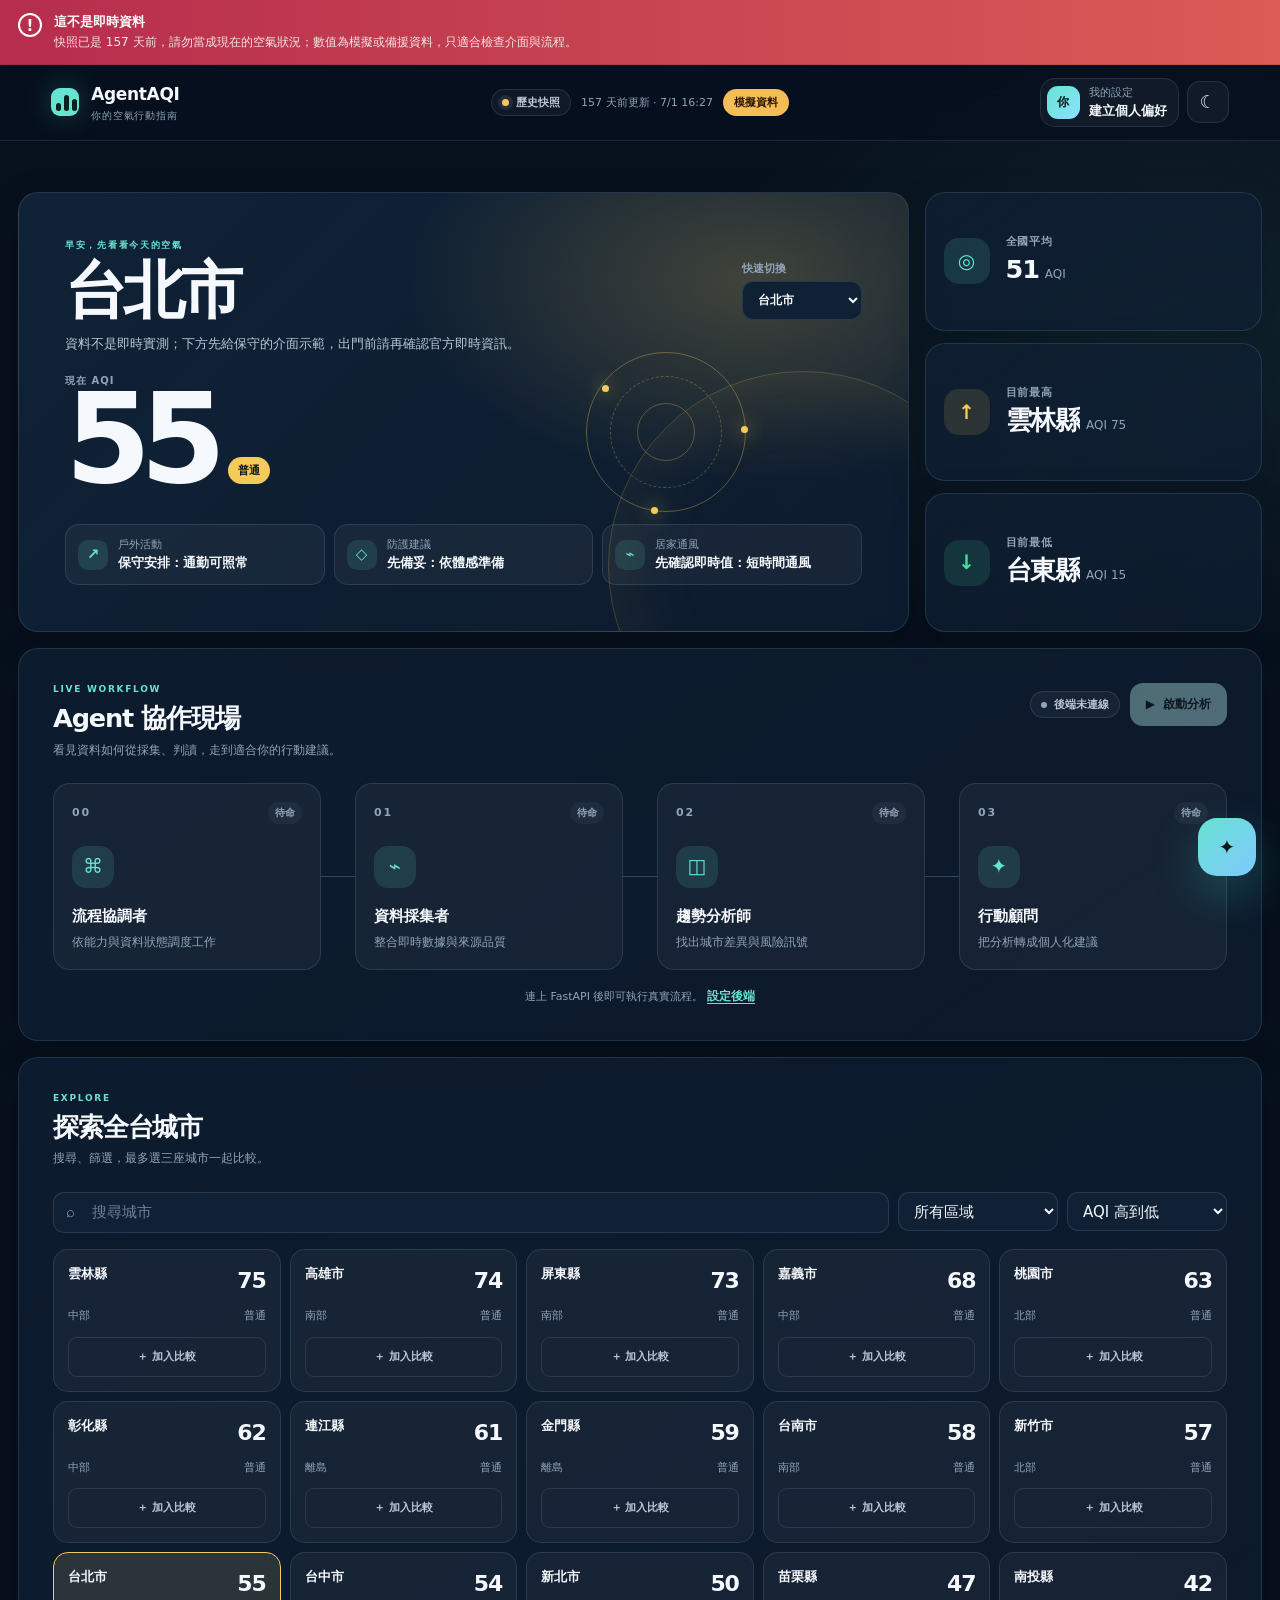
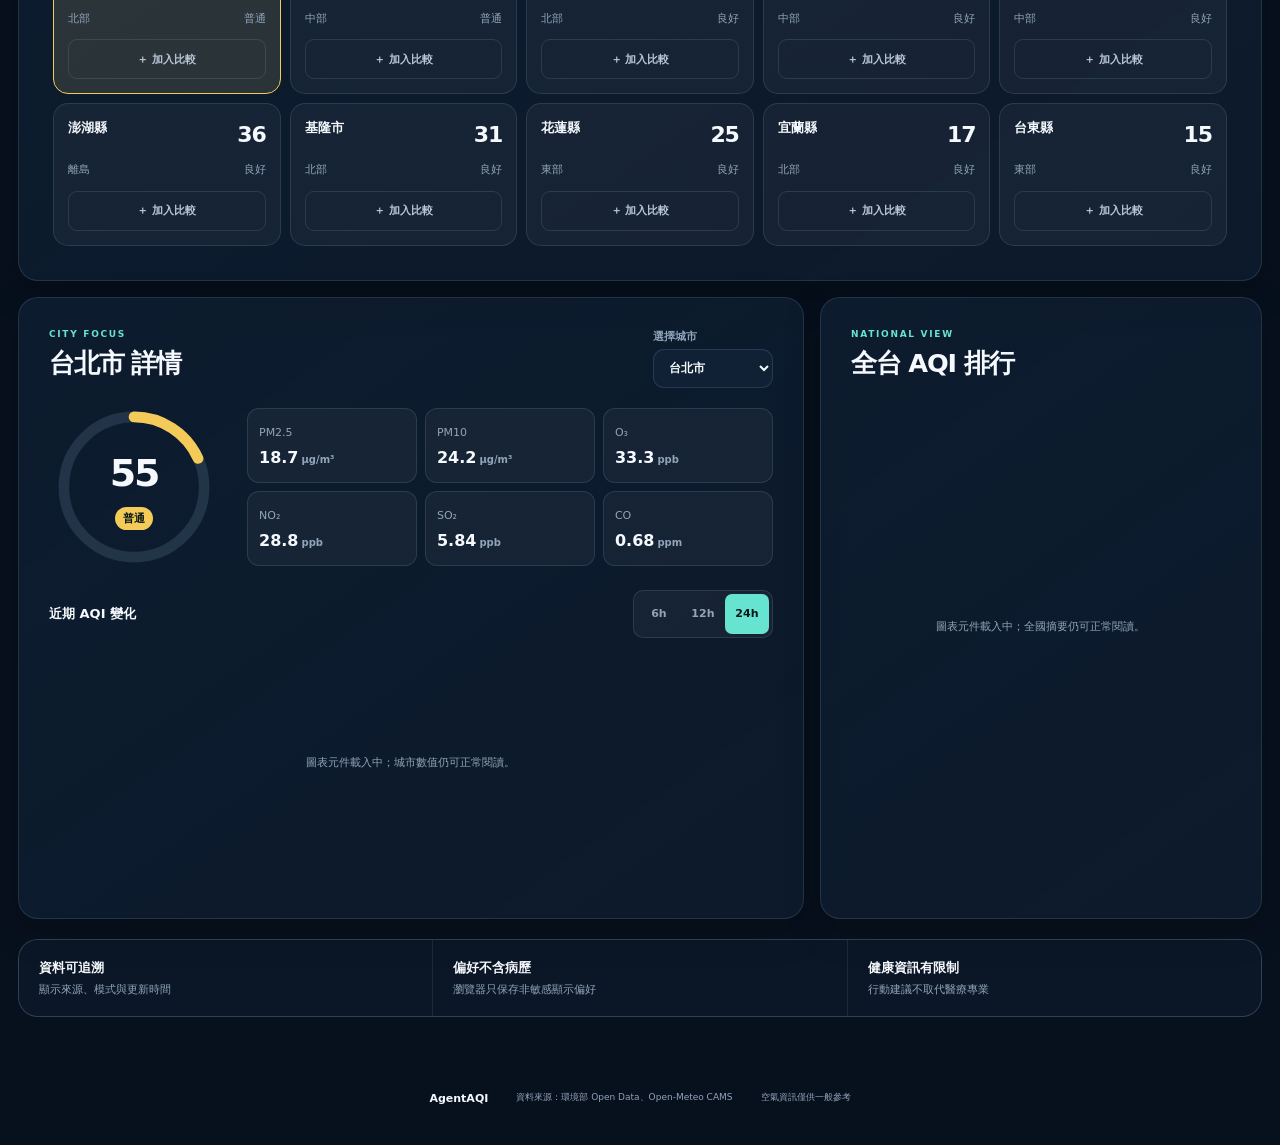
==== docs/index.html @ 1042eaea "Rework AQI app for public web deploy" ====
<!doctype html>
<html lang="zh-Hant" data-theme="dark">
<head>
  <meta charset="utf-8" />
  <meta name="viewport" content="width=device-width, initial-scale=1" />
  <meta name="theme-color" content="#08111f" />
  <meta name="description" content="依你的城市與活動需求整理台灣即時空氣品質，提供清楚、可追溯的個人行動建議。" />
  <title>AgentAQI · 你的空氣行動指南</title>
  <script>
    try {
      const savedTheme = localStorage.getItem("aqi_theme");
      if (savedTheme === "light" || savedTheme === "dark") document.documentElement.dataset.theme = savedTheme;
    } catch (_) {}
  </script>
  <script defer src="https://cdn.plot.ly/plotly-basic-2.35.2.min.js" charset="utf-8"
          onload="window.dispatchEvent(new Event('plotly-ready'))"></script>
  <link rel="stylesheet" href="./styles.css?v=5" />
</head>
<body>
  <a class="skip-link" href="#main-content">跳到主要內容</a>

  <div class="data-alert" id="data-alert" role="status" aria-live="polite" hidden>
    <span class="data-alert-icon" aria-hidden="true">!</span>
    <div>
      <strong id="data-alert-title">資料狀態提醒</strong>
      <p id="data-alert-text"></p>
    </div>
  </div>

  <header class="topbar">
    <a class="brand" href="#main-content" aria-label="AgentAQI 首頁">
      <span class="brand-mark" aria-hidden="true"><i></i><i></i><i></i></span>
      <span><b>AgentAQI</b><small>你的空氣行動指南</small></span>
    </a>
    <div class="topbar-status">
      <span class="live-pill" id="live-status"><i></i><span>資料載入中</span></span>
      <time class="freshness" id="freshness">正在確認更新時間…</time>
      <span class="mode-badge" id="mode-badge" hidden></span>
    </div>
    <div class="topbar-actions">
      <button class="ghost-button profile-button" id="settings-btn" type="button"
              aria-label="開啟個人設定" aria-controls="sidebar" aria-expanded="false">
        <span class="profile-avatar" id="profile-avatar" aria-hidden="true">你</span>
        <span class="profile-button-copy"><small>我的設定</small><b id="profile-button-name">建立個人偏好</b></span>
      </button>
      <button class="icon-button" id="theme-toggle" type="button" aria-label="切換淺色或深色主題">
        <span id="theme-icon" aria-hidden="true">☾</span><span class="sr-only" id="theme-label">深色</span>
      </button>
    </div>
  </header>

  <main id="main-content">
    <section class="hero-grid" aria-labelledby="hero-city">
      <article class="hero-card card" id="hero-card">
        <div class="hero-copy">
          <p class="eyebrow" id="greeting">嗨，先看看今天的空氣</p>
          <div class="hero-title-row">
            <div>
              <h1 id="hero-city">你的城市</h1>
              <p class="hero-summary" id="hero-summary">正在整理最重要的資訊…</p>
            </div>
            <label class="compact-field" for="home-city-select">
              <span>快速切換</span>
              <select id="home-city-select" aria-label="快速切換城市"></select>
            </label>
          </div>
          <div class="hero-reading">
            <div class="hero-aqi-block">
              <span class="hero-aqi-label">現在 AQI</span>
              <strong id="hero-aqi">—</strong>
              <span class="level-chip" id="hero-level">載入中</span>
            </div>
            <div class="hero-orbit" aria-hidden="true"><span></span><span></span><span></span></div>
          </div>
          <div class="action-plan" aria-label="你的今日行動建議">
            <article class="action-item">
              <span class="action-icon" aria-hidden="true">↗</span>
              <div><small>戶外活動</small><strong id="plan-outdoor">確認中</strong></div>
            </article>
            <article class="action-item">
              <span class="action-icon" aria-hidden="true">◇</span>
              <div><small>防護建議</small><strong id="plan-mask">確認中</strong></div>
            </article>
            <article class="action-item">
              <span class="action-icon" aria-hidden="true">⌁</span>
              <div><small>居家通風</small><strong id="plan-window">確認中</strong></div>
            </article>
          </div>
        </div>
      </article>

      <aside class="snapshot-stack" aria-label="全國空氣摘要">
        <article class="metric-card card">
          <span class="metric-icon accent" aria-hidden="true">◎</span>
          <div><small>全國平均</small><strong id="kpi-avg">—</strong><span>AQI</span></div>
        </article>
        <article class="metric-card card">
          <span class="metric-icon warn" aria-hidden="true">↑</span>
          <div><small>目前最高</small><strong id="kpi-worst">—</strong><span id="kpi-worst-foot"></span></div>
        </article>
        <article class="metric-card card">
          <span class="metric-icon good" aria-hidden="true">↓</span>
          <div><small>目前最低</small><strong id="kpi-best">—</strong><span id="kpi-best-foot"></span></div>
        </article>
      </aside>
    </section>

    <section class="card agent-section" aria-labelledby="agent-title">
      <div class="section-heading agent-heading">
        <div>
          <p class="eyebrow">LIVE WORKFLOW</p>
          <h2 id="agent-title">Agent 協作現場</h2>
          <p>看見資料如何從採集、判讀，走到適合你的行動建議。</p>
        </div>
        <div class="section-actions">
          <span class="backend-chip" id="backend-chip">後端未連線</span>
          <button class="primary-button" id="run-agents" type="button" disabled>
            <span aria-hidden="true">▶</span> 啟動分析
          </button>
        </div>
      </div>

      <div class="agent-flow" id="agent-flow" aria-label="Agent 執行流程" aria-busy="false">
        <article class="agent-node" id="agent-node-coordinator" data-state="idle">
          <div class="agent-node-top"><span class="agent-index">00</span><span class="agent-state" data-role="state">待命</span></div>
          <span class="agent-symbol" aria-hidden="true">⌘</span>
          <h3>流程協調者</h3><p>依能力與資料狀態調度工作</p>
        </article>
        <span class="agent-connector" aria-hidden="true"><i></i></span>
        <article class="agent-node" id="agent-node-collector" data-state="idle">
          <div class="agent-node-top"><span class="agent-index">01</span><span class="agent-state" data-role="state">待命</span></div>
          <span class="agent-symbol" aria-hidden="true">⌁</span>
          <h3>資料採集者</h3><p>整合即時數據與來源品質</p>
        </article>
        <span class="agent-connector" aria-hidden="true"><i></i></span>
        <article class="agent-node" id="agent-node-analyst" data-state="idle">
          <div class="agent-node-top"><span class="agent-index">02</span><span class="agent-state" data-role="state">待命</span></div>
          <span class="agent-symbol" aria-hidden="true">◫</span>
          <h3>趨勢分析師</h3><p>找出城市差異與風險訊號</p>
        </article>
        <span class="agent-connector" aria-hidden="true"><i></i></span>
        <article class="agent-node" id="agent-node-advisor" data-state="idle">
          <div class="agent-node-top"><span class="agent-index">03</span><span class="agent-state" data-role="state">待命</span></div>
          <span class="agent-symbol" aria-hidden="true">✦</span>
          <h3>行動顧問</h3><p>把分析轉成個人化建議</p>
        </article>
      </div>

      <p class="agent-hint" id="agent-hint">
        連上 FastAPI 後即可執行真實流程。<button class="text-button" id="set-backend" type="button">設定後端</button>
      </p>
      <div class="agent-log" id="agent-log" aria-live="polite" hidden></div>
      <div class="agent-result" id="agent-result" hidden></div>
    </section>

    <section class="card explore-section" aria-labelledby="explore-title">
      <div class="section-heading">
        <div><p class="eyebrow">EXPLORE</p><h2 id="explore-title">探索全台城市</h2><p>搜尋、篩選，最多選三座城市一起比較。</p></div>
      </div>
      <div class="filter-bar">
        <label class="search-field" for="city-search"><span aria-hidden="true">⌕</span><input id="city-search" type="search" placeholder="搜尋城市" autocomplete="off" /></label>
        <label><span class="sr-only">區域</span><select id="region-filter"><option value="all">所有區域</option></select></label>
        <label><span class="sr-only">排序方式</span><select id="sort-select"><option value="aqi-desc">AQI 高到低</option><option value="aqi-asc">AQI 低到高</option><option value="name">城市名稱</option></select></label>
      </div>
      <div class="city-grid" id="city-grid" aria-live="polite"></div>

      <div class="compare-panel" id="compare-panel" hidden>
        <div class="compare-head"><div><small>COMPARE</small><h3>城市比較</h3></div><div id="compare-cities" class="compare-chips"></div><button class="text-button" id="compare-clear" type="button">清除比較</button></div>
        <div class="chart compare-chart" id="compare-chart"></div>
      </div>
    </section>

    <section class="detail-grid" aria-label="城市數據視覺化">
      <article class="card city-card">
        <div class="section-heading compact">
          <div><p class="eyebrow">CITY FOCUS</p><h2 id="city-title">城市詳情</h2></div>
          <label class="compact-field" for="city-select"><span>選擇城市</span><select id="city-select"></select></label>
        </div>
        <div class="city-detail">
          <div class="gauge-wrap" id="gauge" aria-label="城市 AQI"></div>
          <div class="poll-grid" id="pollutants"></div>
        </div>
        <div class="trend-head"><h3>近期 AQI 變化</h3><div class="segmented" id="trend-range" aria-label="趨勢時間範圍"><button type="button" data-hours="6">6h</button><button type="button" data-hours="12">12h</button><button type="button" data-hours="24" class="active">24h</button></div></div>
        <div class="chart trend-chart" id="trend"></div>
      </article>

      <article class="card ranking-card">
        <div class="section-heading compact"><div><p class="eyebrow">NATIONAL VIEW</p><h2>全台 AQI 排行</h2></div></div>
        <div class="chart ranking-chart" id="ranking"></div>
      </article>
    </section>

    <section class="card analyst-card" id="analyst" hidden>
      <div class="section-heading compact"><div><p class="eyebrow">AI BRIEF</p><h2>全國現況摘要</h2></div></div>
      <p class="analyst-text" id="analyst-text"></p>
    </section>

    <section class="trust-strip" aria-label="資料與隱私說明">
      <div><strong>資料可追溯</strong><span>顯示來源、模式與更新時間</span></div>
      <div><strong>偏好不含病歷</strong><span>瀏覽器只保存非敏感顯示偏好</span></div>
      <div><strong>健康資訊有限制</strong><span>行動建議不取代醫療專業</span></div>
    </section>
  </main>

  <footer class="site-foot">
    <strong>AgentAQI</strong><span>資料來源：環境部 Open Data、Open-Meteo CAMS</span><span>空氣資訊僅供一般參考</span>
  </footer>

  <div class="toast" id="toast" role="status" aria-live="polite" hidden></div>

  <div class="sidebar-backdrop" id="sidebar-backdrop" hidden></div>
  <aside class="sidebar" id="sidebar" role="dialog" aria-modal="true" aria-labelledby="settings-title" tabindex="-1" hidden>
    <div class="sidebar-head"><div><p class="eyebrow">PERSONALIZE</p><h2 id="settings-title">我的空氣偏好</h2></div><button class="icon-button sidebar-close" id="sidebar-close" type="button" aria-label="關閉個人設定">×</button></div>
    <form class="sidebar-body" id="settings-form">
      <section class="side-sec">
        <h3>個人顯示</h3>
        <label for="set-name">怎麼稱呼你</label><input id="set-name" maxlength="24" placeholder="例：小安" autocomplete="nickname" />
        <label for="set-city">常駐城市</label><select id="set-city"></select>
        <label for="set-sensitivity">空氣敏感程度</label><select id="set-sensitivity"><option value="general">一般</option><option value="sensitive">較敏感</option></select>
        <label for="set-activity">主要活動</label><select id="set-activity"><option value="commute">通勤</option><option value="walk">散步</option><option value="run">跑步</option><option value="cycle">單車</option><option value="outdoor">戶外工作</option></select>
        <label for="set-threshold">我的提醒門檻：<b id="set-thr-val">100</b></label><input id="set-threshold" type="range" min="50" max="180" step="5" value="100" />
        <p class="side-note">只在這台裝置保存上述非敏感偏好，不保存疾病、病歷或 LLM 金鑰。</p>
      </section>
      <section class="side-sec advanced-sec">
        <details>
          <summary>開發者連線</summary>
          <label for="set-backend-url">FastAPI 網址</label><input id="set-backend-url" inputmode="url" placeholder="http://127.0.0.1:8000" autocomplete="off" />
          <span class="side-status" id="set-backend-status">未連線</span>
        </details>
      </section>
      <div class="sidebar-actions"><button class="text-button danger-text" id="settings-reset" type="button">清除偏好</button><button class="primary-button" id="settings-save" type="submit">儲存並套用</button></div>
    </form>
  </aside>

  <button class="fab" id="chat-fab" type="button" aria-label="開啟 AQI 助理" aria-controls="chat-panel" aria-expanded="false"><span aria-hidden="true">✦</span></button>
  <section class="chat-panel" id="chat-panel" role="dialog" aria-modal="false" aria-labelledby="chat-title" hidden>
    <div class="chat-head"><div><span class="chat-status-dot" aria-hidden="true"></span><div><small>AGENTAQI</small><strong id="chat-title">空氣助理</strong></div></div><button class="icon-button chat-close" id="chat-close" type="button" aria-label="關閉 AQI 助理">×</button></div>
    <div class="chat-body" id="chat-body" aria-live="polite"><div class="chat-msg bot"><span class="txt">嗨，我可以依目前資料回答城市空品問題。連上後端後可取得更完整的分析。</span></div></div>
    <form class="chat-input" id="chat-form"><label class="sr-only" for="chat-text">輸入空氣品質問題</label><input id="chat-text" type="text" maxlength="500" placeholder="問我現在適不適合出門…" autocomplete="off" /><button type="submit" aria-label="送出問題">↑</button></form>
  </section>

  <script>window.AQI_CONFIG = window.AQI_CONFIG || {};</script>
  <script src="./app.js?v=5"></script>
</body>
</html>
---- docs/styles.css ----
:root {
  color-scheme: dark;
  --bg: #07101d;
  --bg-elevated: #0b1727;
  --surface: rgba(15, 31, 51, .78);
  --surface-solid: #102136;
  --surface-soft: rgba(255, 255, 255, .045);
  --border: rgba(164, 196, 224, .15);
  --border-strong: rgba(164, 196, 224, .26);
  --text: #f5f8fc;
  --muted: #91a4b9;
  --muted-strong: #b9c7d6;
  --accent: #66e3d1;
  --accent-2: #77a8ff;
  --accent-soft: rgba(102, 227, 209, .13);
  --danger: #ff7188;
  --warning: #f7c75d;
  --shadow: 0 24px 70px rgba(0, 0, 0, .28);
  --shadow-soft: 0 12px 38px rgba(0, 0, 0, .18);
  --radius-xl: 28px;
  --radius-lg: 20px;
  --radius-md: 14px;
  --aqi-good: #49dfa1;
  --aqi-moderate: #f4ca59;
  --aqi-sensitive: #ff9e5c;
  --aqi-unhealthy: #ff7188;
  --aqi-very: #bd8dff;
  --aqi-hazard: #e98895;
  --max-width: 1420px;
}

:root[data-theme="light"] {
  color-scheme: light;
  --bg: #f0f5f8;
  --bg-elevated: #e8f0f3;
  --surface: rgba(255, 255, 255, .88);
  --surface-solid: #ffffff;
  --surface-soft: rgba(28, 66, 86, .055);
  --border: rgba(38, 73, 92, .13);
  --border-strong: rgba(38, 73, 92, .24);
  --text: #122331;
  --muted: #5a7181;
  --muted-strong: #405867;
  --accent: #087f73;
  --accent-2: #315fba;
  --accent-soft: rgba(8, 127, 115, .1);
  --danger: #b92949;
  --warning: #9a6500;
  --shadow: 0 24px 70px rgba(27, 65, 84, .14);
  --shadow-soft: 0 10px 30px rgba(27, 65, 84, .1);
}

*, *::before, *::after { box-sizing: border-box; }
[hidden] { display: none !important; }
html { scroll-behavior: smooth; background: var(--bg); }
body {
  margin: 0;
  min-width: 320px;
  min-height: 100vh;
  overflow-x: hidden;
  color: var(--text);
  background:
    radial-gradient(900px 520px at 15% -8%, rgba(65, 154, 181, .14), transparent 66%),
    radial-gradient(760px 520px at 92% 12%, rgba(102, 227, 209, .09), transparent 65%),
    var(--bg);
  font-family: Inter, "Noto Sans TC", "PingFang TC", "Microsoft JhengHei", system-ui, -apple-system, sans-serif;
  font-size: 15px;
  line-height: 1.55;
  -webkit-font-smoothing: antialiased;
}
button, input, select, textarea { font: inherit; }
button, select { cursor: pointer; }
button { color: inherit; }
a { color: inherit; }
img, svg { display: block; max-width: 100%; }
::selection { background: var(--accent); color: #071719; }
:focus-visible { outline: 3px solid color-mix(in srgb, var(--accent) 74%, white); outline-offset: 3px; }

.sr-only {
  position: absolute !important; width: 1px !important; height: 1px !important;
  padding: 0 !important; margin: -1px !important; overflow: hidden !important;
  clip: rect(0, 0, 0, 0) !important; white-space: nowrap !important; border: 0 !important;
}
.skip-link { position: fixed; left: 14px; top: -80px; z-index: 200; padding: 10px 16px; border-radius: 10px; background: var(--accent); color: #061515; font-weight: 800; }
.skip-link:focus { top: 14px; }

.data-alert {
  position: relative; z-index: 90; display: flex; align-items: flex-start; gap: 12px;
  padding: 12px max(18px, calc((100vw - var(--max-width)) / 2));
  color: #2a1700; background: linear-gradient(90deg, #f6c95e, #ffac71); border-bottom: 1px solid rgba(55, 30, 0, .15);
}
.data-alert[data-tone="danger"] { color: #fff; background: linear-gradient(90deg, #b62d4d, #db5b56); }
.data-alert-icon { flex: 0 0 auto; display: grid; place-items: center; width: 24px; height: 24px; margin-top: 1px; border: 2px solid currentColor; border-radius: 50%; font-weight: 900; }
.data-alert strong { display: block; font-size: 13px; }
.data-alert p { margin: 1px 0 0; font-size: 12px; opacity: .86; }

.topbar {
  position: sticky; top: 0; z-index: 50; width: 100%;
  display: grid; grid-template-columns: minmax(220px, 1fr) auto minmax(220px, 1fr); align-items: center; gap: 20px;
  min-height: 76px; padding: 12px clamp(18px, 4vw, 54px);
  background: color-mix(in srgb, var(--bg) 80%, transparent); border-bottom: 1px solid var(--border);
  backdrop-filter: blur(18px) saturate(130%);
}
.brand { justify-self: start; display: inline-flex; align-items: center; gap: 12px; text-decoration: none; min-width: 0; }
.brand-mark { position: relative; display: grid; grid-template-columns: repeat(3, 5px); align-items: end; gap: 3px; width: 28px; height: 28px; padding: 5px; border-radius: 9px; background: var(--accent); box-shadow: 0 0 28px rgba(102, 227, 209, .25); }
.brand-mark i { display: block; width: 5px; border-radius: 4px; background: #05221e; }
.brand-mark i:nth-child(1) { height: 8px; }.brand-mark i:nth-child(2) { height: 16px; }.brand-mark i:nth-child(3) { height: 12px; }
.brand > span:last-child { display: flex; flex-direction: column; min-width: 0; }
.brand b { letter-spacing: -.02em; font-size: 17px; }.brand small { color: var(--muted); font-size: 10px; letter-spacing: .08em; }
.topbar-status { justify-self: center; display: flex; align-items: center; justify-content: center; flex-wrap: wrap; gap: 10px; min-width: 0; }
.live-pill, .mode-badge, .backend-chip { display: inline-flex; align-items: center; gap: 7px; min-height: 27px; padding: 4px 10px; border: 1px solid var(--border); border-radius: 999px; color: var(--muted-strong); background: var(--surface-soft); font-size: 11px; font-weight: 750; white-space: nowrap; }
.live-pill i { width: 7px; height: 7px; border-radius: 50%; background: var(--muted); box-shadow: 0 0 0 4px color-mix(in srgb, var(--muted) 14%, transparent); }
.live-pill.online i, .backend-chip.online::before { background: var(--aqi-good); }
.live-pill.online i { box-shadow: 0 0 0 4px color-mix(in srgb, var(--aqi-good) 16%, transparent); }
.live-pill.stale i { background: var(--warning); }
.freshness { color: var(--muted); font-size: 11px; white-space: nowrap; }
.mode-badge { color: #291700; background: #f5bd56; border-color: transparent; }
.topbar-actions { justify-self: end; display: flex; align-items: center; gap: 8px; }

.icon-button, .ghost-button, .primary-button, .text-button { border: 0; transition: transform .16s ease, background .16s ease, border-color .16s ease, opacity .16s ease; }
.icon-button { display: inline-grid; place-items: center; width: 42px; height: 42px; border: 1px solid var(--border); border-radius: 13px; background: var(--surface-soft); font-size: 18px; }
.icon-button:hover, .ghost-button:hover { border-color: var(--border-strong); background: color-mix(in srgb, var(--surface-solid) 72%, var(--accent-soft)); }
.ghost-button { display: inline-flex; align-items: center; gap: 9px; min-height: 46px; padding: 5px 11px 5px 6px; border: 1px solid var(--border); border-radius: 15px; background: var(--surface-soft); text-align: left; }
.profile-avatar { display: grid; place-items: center; width: 33px; height: 33px; border-radius: 11px; color: #061715; background: linear-gradient(135deg, var(--accent), #8be2ff); font-size: 12px; font-weight: 900; }
.profile-button-copy { display: flex; flex-direction: column; min-width: 0; }.profile-button-copy small { color: var(--muted); font-size: 11px; }.profile-button-copy b { max-width: 132px; overflow: hidden; text-overflow: ellipsis; font-size: 13px; white-space: nowrap; }
.primary-button { display: inline-flex; align-items: center; justify-content: center; gap: 8px; min-height: 43px; padding: 9px 16px; border-radius: 13px; color: #061715; background: linear-gradient(135deg, var(--accent), #75dbee); box-shadow: 0 10px 24px rgba(52, 187, 171, .15); font-size: 12px; font-weight: 900; }
.primary-button:hover:not(:disabled) { transform: translateY(-2px); }
.primary-button:disabled { cursor: not-allowed; filter: grayscale(.55); opacity: .45; box-shadow: none; }
.text-button { padding: 0; color: var(--accent); background: transparent; font-size: 12px; font-weight: 850; text-decoration: underline; text-underline-offset: 3px; }
.danger-text { color: var(--danger); }

main { width: min(calc(100% - 36px), var(--max-width)); margin: 0 auto; padding: clamp(22px, 4vw, 52px) 0 44px; }
.card { position: relative; min-width: 0; border: 1px solid var(--border); border-radius: var(--radius-lg); background: linear-gradient(145deg, var(--surface), color-mix(in srgb, var(--surface) 86%, transparent)); box-shadow: var(--shadow-soft); overflow: hidden; }
.eyebrow { margin: 0 0 7px; color: var(--accent); font-size: 9px; font-weight: 900; letter-spacing: .19em; text-transform: uppercase; }
.section-heading { display: flex; align-items: flex-start; justify-content: space-between; gap: 24px; margin-bottom: 24px; }
.section-heading.compact { margin-bottom: 14px; }
.section-heading h2, .section-heading h3 { margin: 0; font-size: clamp(20px, 2vw, 28px); letter-spacing: -.045em; line-height: 1.15; }
.section-heading p:not(.eyebrow) { max-width: 620px; margin: 7px 0 0; color: var(--muted); font-size: 12px; }
.section-actions { display: flex; align-items: center; gap: 10px; flex-wrap: wrap; justify-content: flex-end; }

.hero-grid { display: grid; grid-template-columns: minmax(0, 1.9fr) minmax(270px, .72fr); gap: 16px; margin-bottom: 16px; }
.hero-card { min-height: 420px; isolation: isolate; background: radial-gradient(500px 300px at 82% 20%, color-mix(in srgb, var(--aqi-color, var(--accent)) 22%, transparent), transparent 68%), linear-gradient(135deg, color-mix(in srgb, var(--surface-solid) 88%, #102d3b), var(--surface)); }
.hero-card::after { content: ""; position: absolute; right: -90px; bottom: -130px; z-index: -1; width: 390px; height: 390px; border: 1px solid color-mix(in srgb, var(--aqi-color, var(--accent)) 22%, transparent); border-radius: 50%; box-shadow: inset 0 0 90px color-mix(in srgb, var(--aqi-color, var(--accent)) 8%, transparent); }
.hero-copy { display: flex; flex-direction: column; height: 100%; padding: clamp(25px, 4vw, 46px); }
.hero-title-row { display: flex; align-items: flex-start; justify-content: space-between; gap: 20px; }
.hero-title-row h1 { margin: 0; font-size: clamp(32px, 5vw, 62px); letter-spacing: -.065em; line-height: 1; }
.hero-summary { max-width: 600px; margin: 12px 0 0; color: var(--muted-strong); font-size: 13px; }
.compact-field { display: flex; flex-direction: column; gap: 4px; color: var(--muted); font-size: 11px; font-weight: 750; white-space: nowrap; }
select, input, textarea { min-width: 0; width: 100%; border: 1px solid var(--border); border-radius: 11px; color: var(--text); background: var(--surface-solid); }
select, input { min-height: 39px; padding: 8px 11px; }
input::placeholder, textarea::placeholder { color: color-mix(in srgb, var(--muted) 72%, transparent); }
.compact-field select { width: auto; min-width: 120px; font-size: 12px; font-weight: 800; }
.hero-reading { position: relative; display: flex; align-items: center; min-height: 156px; margin: auto 0 14px; }
.hero-aqi-block { position: relative; z-index: 2; display: grid; grid-template-columns: auto auto; align-items: end; column-gap: 13px; }
.hero-aqi-label { grid-column: 1 / -1; color: var(--muted); font-size: 10px; font-weight: 800; letter-spacing: .1em; }
#hero-aqi { font-size: clamp(74px, 10vw, 124px); font-weight: 850; letter-spacing: -.09em; line-height: .82; }
.level-chip { align-self: end; margin-bottom: 7px; padding: 5px 10px; border-radius: 999px; color: #071714; background: var(--aqi-color, var(--accent)); font-size: 11px; font-weight: 900; }
.hero-orbit { position: absolute; right: clamp(5px, 9vw, 150px); width: 160px; aspect-ratio: 1; border: 1px solid color-mix(in srgb, var(--aqi-color, var(--accent)) 34%, transparent); border-radius: 50%; animation: slowSpin 20s linear infinite; }
.hero-orbit::before, .hero-orbit::after { content: ""; position: absolute; inset: 23px; border: 1px dashed color-mix(in srgb, var(--aqi-color, var(--accent)) 30%, transparent); border-radius: 50%; }.hero-orbit::after { inset: 50px; border-style: solid; }
.hero-orbit span { position: absolute; width: 7px; height: 7px; border-radius: 50%; background: var(--aqi-color, var(--accent)); box-shadow: 0 0 18px var(--aqi-color, var(--accent)); }.hero-orbit span:nth-child(1){left:15px;top:32px}.hero-orbit span:nth-child(2){right:-3px;top:73px}.hero-orbit span:nth-child(3){left:64px;bottom:-3px}
.action-plan { display: grid; grid-template-columns: repeat(3, 1fr); gap: 9px; }
.action-item { display: flex; align-items: center; gap: 10px; min-width: 0; padding: 11px 12px; border: 1px solid var(--border); border-radius: 14px; background: var(--surface-soft); }
.action-icon { flex: 0 0 auto; display: grid; place-items: center; width: 30px; height: 30px; border-radius: 10px; color: var(--accent); background: var(--accent-soft); font-weight: 900; }
.action-item div { min-width: 0; display: flex; flex-direction: column; }.action-item small { color: var(--muted); font-size: 11px; }.action-item strong { overflow: hidden; text-overflow: ellipsis; font-size: 13px; white-space: nowrap; }

.snapshot-stack { display: grid; grid-template-rows: repeat(3, 1fr); gap: 12px; }
.metric-card { display: flex; align-items: center; gap: 16px; padding: 18px; }
.metric-icon { flex: 0 0 auto; display: grid; place-items: center; width: 46px; height: 46px; border-radius: 15px; font-size: 20px; font-weight: 900; }.metric-icon.accent{color:var(--accent);background:var(--accent-soft)}.metric-icon.warn{color:var(--aqi-moderate);background:color-mix(in srgb,var(--aqi-moderate) 13%,transparent)}.metric-icon.good{color:var(--aqi-good);background:color-mix(in srgb,var(--aqi-good) 13%,transparent)}
.metric-card > div { min-width: 0; display: grid; grid-template-columns: auto 1fr; align-items: baseline; column-gap: 6px; }.metric-card small { grid-column: 1 / -1; color: var(--muted); font-size: 11px; font-weight: 800; text-transform: uppercase; letter-spacing: .08em; }.metric-card strong { overflow: hidden; text-overflow: ellipsis; font-size: clamp(21px, 2vw, 29px); letter-spacing: -.045em; white-space: nowrap; }.metric-card span:not(.metric-icon) { min-width: 0; overflow: hidden; color: var(--muted); font-size: 12px; text-overflow: ellipsis; white-space: nowrap; }

.agent-section, .explore-section, .analyst-card, .diary-card { margin-bottom: 16px; padding: clamp(22px, 3vw, 34px); }
.backend-chip.online { color: var(--aqi-good); border-color: color-mix(in srgb, var(--aqi-good) 32%, transparent); background: color-mix(in srgb, var(--aqi-good) 9%, transparent); }
.backend-chip::before { content: ""; width: 6px; height: 6px; border-radius: 50%; background: var(--muted); }
.agent-flow { display: grid; grid-template-columns: 1fr 34px 1fr 34px 1fr 34px 1fr; align-items: stretch; }
.agent-node { position: relative; min-width: 0; padding: 18px; border: 1px solid var(--border); border-radius: 17px; background: var(--surface-soft); transition: transform .22s ease, border-color .22s ease, background .22s ease; }
.agent-node-top { display: flex; align-items: center; justify-content: space-between; gap: 8px; }.agent-index { color: var(--muted); font-size: 11px; font-weight: 900; letter-spacing: .16em; }.agent-state { padding: 3px 7px; border-radius: 999px; color: var(--muted); background: var(--surface-soft); font-size: 10px; font-weight: 900; }
.agent-symbol { display: grid; place-items: center; width: 42px; height: 42px; margin: 22px 0 17px; border-radius: 14px; color: var(--accent); background: var(--accent-soft); font-size: 20px; }
.agent-node h3 { margin: 0; font-size: 15px; }.agent-node p { margin: 5px 0 0; color: var(--muted); font-size: 12px; }
.agent-node[data-state="running"] { transform: translateY(-4px); border-color: var(--accent); background: linear-gradient(145deg, var(--accent-soft), var(--surface-soft)); box-shadow: 0 0 35px color-mix(in srgb, var(--accent) 14%, transparent); }.agent-node[data-state="running"] .agent-state { color: #061715; background: var(--accent); }.agent-node[data-state="running"] .agent-symbol { animation: pulse 1.25s ease-in-out infinite; }
.agent-node[data-state="done"] { border-color: color-mix(in srgb, var(--aqi-good) 42%, transparent); }.agent-node[data-state="done"] .agent-state { color: #061715; background: var(--aqi-good); }
.agent-node[data-state="error"] { border-color: var(--danger); }.agent-node[data-state="error"] .agent-state { color: #fff; background: var(--danger); }
.agent-node[data-state="skipped"] { border-style: dashed; opacity: .72; }.agent-node[data-state="skipped"] .agent-state { color: var(--muted-strong); background: var(--border); }
.agent-connector { position: relative; align-self: center; height: 1px; overflow: hidden; background: var(--border-strong); }.agent-connector i { position: absolute; top: -1px; left: -35%; width: 35%; height: 3px; border-radius: 3px; background: var(--accent); animation: flow 2s linear infinite; }
.agent-hint { margin: 17px 0 0; color: var(--muted); font-size: 11px; text-align: center; }
.agent-log { max-height: 240px; margin-top: 18px; overflow: auto; padding: 14px; border-radius: 14px; background: #06101d; color: #c8d8e7; font: 11px/1.75 ui-monospace, SFMono-Regular, Consolas, monospace; }
:root[data-theme="light"] .agent-log { background: #e8eff3; color: #243d4b; }
.agent-log .ln { display: flex; gap: 9px; }.agent-log .who { flex: 0 0 auto; color: var(--accent); font-weight: 900; }.agent-log .dim { color: var(--muted); }
.agent-result { display: grid; grid-template-columns: repeat(2, minmax(0, 1fr)); gap: 12px; margin-top: 18px; }.agent-block { min-width: 0; padding: 17px; border: 1px solid var(--border); border-radius: 15px; background: var(--surface-soft); }.agent-block h3 { margin: 0 0 8px; color: var(--accent); font-size: 11px; }.agent-block p { margin: 0; color: var(--muted-strong); font-size: 12px; white-space: pre-wrap; }

.filter-bar { display: grid; grid-template-columns: minmax(210px, 1fr) 160px 160px; gap: 9px; margin-bottom: 16px; }
.search-field { position: relative; }.search-field span { position: absolute; left: 13px; top: 50%; z-index: 1; color: var(--muted); transform: translateY(-50%); }.search-field input { padding-left: 38px; }
.city-grid { display: grid; grid-template-columns: repeat(5, minmax(0, 1fr)); gap: 9px; }
.city-tile { position: relative; min-width: 0; padding: 14px; border: 1px solid var(--border); border-radius: 15px; background: var(--surface-soft); transition: transform .18s ease, border-color .18s ease, background .18s ease; }
.city-tile:hover { transform: translateY(-3px); border-color: var(--border-strong); }.city-tile.active { border-color: var(--tile-color, var(--accent)); background: color-mix(in srgb, var(--tile-color, var(--accent)) 9%, var(--surface-soft)); }
.city-tile-main { width: 100%; padding: 0; border: 0; color: inherit; background: transparent; text-align: left; }.city-tile-top { display: flex; align-items: flex-start; justify-content: space-between; gap: 6px; }.city-tile-name { min-width: 0; overflow: hidden; font-size: 13px; font-weight: 850; text-overflow: ellipsis; white-space: nowrap; }.city-tile-aqi { font-size: 22px; font-weight: 900; letter-spacing: -.05em; }.city-tile-meta { display: flex; justify-content: space-between; gap: 6px; margin-top: 9px; color: var(--muted); font-size: 11px; }.compare-toggle { width: 100%; min-height: 40px; margin-top: 10px; padding: 7px; border: 1px solid var(--border); border-radius: 9px; color: var(--muted-strong); background: transparent; font-size: 11px; font-weight: 850; }.compare-toggle[aria-pressed="true"] { color: #061715; border-color: transparent; background: var(--accent); }
.empty-state { grid-column: 1 / -1; padding: 34px; color: var(--muted); text-align: center; }
.compare-panel { margin-top: 24px; padding-top: 22px; border-top: 1px solid var(--border); }.compare-head { display: flex; align-items: center; gap: 14px; flex-wrap: wrap; }.compare-head > div:first-child small { color: var(--accent); font-size: 8px; font-weight: 900; letter-spacing: .16em; }.compare-head h3 { margin: 2px 0 0; font-size: 16px; }.compare-chips { display: flex; flex: 1; flex-wrap: wrap; gap: 6px; }.compare-chip { padding: 4px 9px; border: 1px solid var(--border); border-radius: 999px; font-size: 9px; }.compare-chart { height: 310px; }

.detail-grid { display: grid; grid-template-columns: minmax(0, 1.28fr) minmax(360px, .72fr); gap: 16px; margin-bottom: 16px; }
.city-card, .ranking-card { min-width: 0; padding: clamp(22px, 3vw, 30px); }
.city-detail { display: grid; grid-template-columns: 178px minmax(0, 1fr); align-items: center; gap: 20px; }
.gauge-wrap { position: relative; width: 170px; height: 170px; }.gauge-wrap svg { width: 100%; height: 100%; transform: rotate(-90deg); }.gauge-track { fill: none; stroke: var(--border); stroke-width: 10; }.gauge-value { fill: none; stroke-width: 10; stroke-linecap: round; transition: stroke-dasharray .5s ease; }.gauge-center { position: absolute; inset: 0; display: grid; place-content: center; justify-items: center; }.gauge-num { font-size: 38px; font-weight: 900; letter-spacing: -.06em; }.gauge-lv { margin-top: 4px; padding: 3px 8px; border-radius: 999px; color: #071714; font-size: 11px; font-weight: 900; }
.poll-grid { display: grid; grid-template-columns: repeat(3, minmax(0, 1fr)); gap: 8px; }.poll { min-width: 0; padding: 11px; border: 1px solid var(--border); border-radius: 12px; background: var(--surface-soft); }.poll-name { color: var(--muted); font-size: 11px; }.poll-val { margin-top: 3px; overflow: hidden; font-size: 16px; font-weight: 850; text-overflow: ellipsis; white-space: nowrap; }.poll-unit { margin-left: 3px; color: var(--muted); font-size: 10px; font-weight: 650; }
.trend-head { display: flex; align-items: center; justify-content: space-between; gap: 12px; margin-top: 18px; }.trend-head h3 { margin: 0; font-size: 13px; }.segmented { display: flex; padding: 3px; border: 1px solid var(--border); border-radius: 10px; background: var(--surface-soft); }.segmented button { min-width: 44px; min-height: 40px; padding: 6px 9px; border: 0; border-radius: 7px; color: var(--muted); background: transparent; font-size: 11px; font-weight: 850; }.segmented button.active { color: #061715; background: var(--accent); }
.chart { width: 100%; min-height: 230px; }.trend-chart { height: 250px; }.ranking-chart { height: 470px; }
.chart-placeholder { display: grid; place-items: center; height: 100%; min-height: 180px; color: var(--muted); font-size: 11px; }
.analyst-text { margin: 0; color: var(--muted-strong); font-size: 13px; line-height: 1.85; white-space: pre-wrap; }

.diary-grid { display: grid; grid-template-columns: minmax(230px, .58fr) minmax(0, 1.42fr); gap: 30px; }.diary-form { display: flex; flex-direction: column; gap: 8px; }.diary-form label { margin-top: 5px; color: var(--muted-strong); font-size: 10px; }.diary-form input[type="range"] { padding: 0; accent-color: var(--accent); }.diary-form .primary-button { margin-top: 8px; }.diary-msg { min-height: 18px; margin: 0; color: var(--aqi-good); font-size: 10px; }.diary-grid h3 { margin: 0 0 8px; font-size: 12px; }.diary-corr { max-width: 340px; color: var(--muted-strong); font-size: 10px; }.diary-chart { height: 270px; }
.trust-strip { display: grid; grid-template-columns: repeat(3, 1fr); gap: 1px; margin: 20px 0 4px; overflow: hidden; border: 1px solid var(--border); border-radius: var(--radius-lg); background: var(--border); }.trust-strip div { display: flex; flex-direction: column; padding: 18px 20px; background: var(--bg-elevated); }.trust-strip strong { font-size: 13px; }.trust-strip span { margin-top: 3px; color: var(--muted); font-size: 11px; }
.site-foot { display: flex; align-items: center; justify-content: center; flex-wrap: wrap; gap: 14px 28px; padding: 25px 18px 38px; color: var(--muted); font-size: 9px; }.site-foot strong { color: var(--text); font-size: 11px; }

.sidebar-backdrop { position: fixed; inset: 0; z-index: 120; background: rgba(2, 8, 14, .62); backdrop-filter: blur(4px); }
.sidebar { position: fixed; top: 0; right: 0; z-index: 121; display: flex; flex-direction: column; width: min(430px, 94vw); height: 100dvh; border-left: 1px solid var(--border); background: var(--bg-elevated); box-shadow: -24px 0 80px rgba(0, 0, 0, .32); }
.sidebar-head { display: flex; align-items: center; justify-content: space-between; gap: 16px; padding: 24px 24px 18px; border-bottom: 1px solid var(--border); }.sidebar-head h2 { margin: 0; font-size: 22px; letter-spacing: -.045em; }.sidebar-close { font-size: 24px; }
.sidebar-body { display: flex; flex: 1; flex-direction: column; gap: 22px; min-height: 0; overflow-y: auto; padding: 22px 24px; }.side-sec { display: flex; flex-direction: column; gap: 8px; }.side-sec h3 { margin: 0 0 4px; font-size: 12px; }.side-sec label { margin-top: 5px; color: var(--muted-strong); font-size: 10px; }.side-note { margin: 7px 0 0; color: var(--muted); font-size: 9px; }.advanced-sec { margin-top: auto; }.advanced-sec details { padding: 12px; border: 1px solid var(--border); border-radius: 13px; background: var(--surface-soft); }.advanced-sec summary { font-size: 10px; font-weight: 850; }.advanced-sec input { margin-top: 8px; }.side-status { display: block; margin-top: 7px; color: var(--muted); font-size: 9px; }.side-status.online { color: var(--aqi-good); }.sidebar-actions { position: sticky; bottom: -22px; display: flex; align-items: center; justify-content: space-between; gap: 12px; margin: 6px -24px -22px; padding: 16px 24px 22px; border-top: 1px solid var(--border); background: var(--bg-elevated); }

.fab { position: fixed; right: 24px; bottom: 24px; z-index: 65; display: grid; place-items: center; width: 58px; height: 58px; border: 0; border-radius: 19px; color: #061715; background: linear-gradient(135deg, var(--accent), #80c8ff); box-shadow: 0 18px 45px rgba(42, 168, 158, .32); font-size: 20px; }.fab:hover { transform: translateY(-4px) rotate(4deg); }
.chat-panel { position: fixed; right: 24px; bottom: 94px; z-index: 66; display: flex; flex-direction: column; width: min(390px, calc(100vw - 32px)); height: min(560px, calc(100dvh - 130px)); overflow: hidden; border: 1px solid var(--border-strong); border-radius: 22px; background: var(--bg-elevated); box-shadow: var(--shadow); }
.chat-head { display: flex; align-items: center; justify-content: space-between; gap: 12px; padding: 14px 16px; border-bottom: 1px solid var(--border); background: var(--surface-soft); }.chat-head > div { display: flex; align-items: center; gap: 9px; }.chat-head > div > div { display: flex; flex-direction: column; }.chat-head small { color: var(--muted); font-size: 7px; font-weight: 900; letter-spacing: .16em; }.chat-head strong { font-size: 12px; }.chat-status-dot { width: 9px; height: 9px; border-radius: 50%; background: var(--aqi-good); box-shadow: 0 0 0 5px color-mix(in srgb, var(--aqi-good) 12%, transparent); }.chat-close { width: 34px; height: 34px; border: 0; background: transparent; }
.chat-body { display: flex; flex: 1; flex-direction: column; gap: 10px; overflow-y: auto; padding: 16px; }.chat-msg { max-width: 86%; padding: 10px 12px; border-radius: 14px; font-size: 11px; line-height: 1.65; white-space: pre-wrap; }.chat-msg.bot { align-self: flex-start; border: 1px solid var(--border); border-bottom-left-radius: 4px; background: var(--surface-soft); }.chat-msg.user { align-self: flex-end; border-bottom-right-radius: 4px; color: #061715; background: var(--accent); }.chat-msg .refs { margin-top: 7px; color: var(--muted); font-size: 8px; }
.chat-input { display: grid; grid-template-columns: minmax(0, 1fr) 42px; gap: 8px; padding: 11px; border-top: 1px solid var(--border); }.chat-input input { min-width: 0; }.chat-input button { border: 0; border-radius: 11px; color: #061715; background: var(--accent); font-weight: 900; }
.toast { position: fixed; left: 50%; bottom: 24px; z-index: 120; max-width: min(420px, calc(100vw - 32px)); padding: 11px 16px; border: 1px solid var(--border-strong); border-radius: 13px; color: var(--text); background: var(--surface-solid); box-shadow: var(--shadow); font-size: 11px; transform: translateX(-50%); }

@keyframes slowSpin { to { transform: rotate(360deg); } }
@keyframes pulse { 50% { transform: scale(1.08); box-shadow: 0 0 25px color-mix(in srgb, var(--accent) 26%, transparent); } }
@keyframes flow { to { left: 110%; } }

@media (max-width: 1120px) {
  .topbar { grid-template-columns: 1fr auto; }.topbar-status { grid-column: 1 / -1; grid-row: 2; justify-self: stretch; justify-content: flex-start; padding-top: 7px; border-top: 1px solid var(--border); }.topbar-actions { grid-column: 2; grid-row: 1; }
  .hero-grid { grid-template-columns: 1fr; }.snapshot-stack { grid-template-columns: repeat(3, 1fr); grid-template-rows: none; }.metric-card { padding: 14px; }
  .city-grid { grid-template-columns: repeat(4, minmax(0, 1fr)); }.detail-grid { grid-template-columns: 1fr; }.ranking-chart { height: 420px; }
}

@media (max-width: 760px) {
  main { width: min(calc(100% - 24px), var(--max-width)); padding-top: 16px; }
  .topbar { gap: 10px; min-height: 66px; padding: 10px 12px; }.brand small, .profile-button-copy, .freshness { display: none; }.profile-button { width: 42px; padding: 4px; }.profile-avatar { width: 32px; height: 32px; }.topbar-status { gap: 7px; overflow: hidden; padding-top: 8px; }.live-pill, .mode-badge { font-size: 9px; }
  .data-alert { padding: 10px 12px; }
  .hero-card { min-height: auto; }.hero-copy { padding: 24px 20px; }.hero-title-row { flex-direction: column; }.hero-title-row .compact-field { width: 100%; }.compact-field select { width: 100%; }.hero-reading { min-height: 145px; }.hero-orbit { right: -12px; width: 130px; }.action-plan { grid-template-columns: 1fr; }.action-item strong { white-space: normal; }
  .snapshot-stack { grid-template-columns: 1fr; }.metric-card { min-height: 92px; }
  .section-heading { flex-direction: column; gap: 13px; }.section-actions { width: 100%; justify-content: space-between; }
  .agent-flow { grid-template-columns: 1fr; gap: 8px; }.agent-connector { width: 1px; height: 25px; margin: 0 auto; }.agent-connector i { top: -30%; left: -1px; width: 3px; height: 35%; animation-name: flowY; }.agent-node { padding: 16px; }.agent-symbol { margin: 14px 0 10px; }
  .agent-result { grid-template-columns: 1fr; }
  .filter-bar { grid-template-columns: 1fr 1fr; }.search-field { grid-column: 1 / -1; }.city-grid { grid-template-columns: repeat(2, minmax(0, 1fr)); }.compare-head { align-items: flex-start; }
  .city-detail { grid-template-columns: 1fr; justify-items: center; }.poll-grid { width: 100%; }.trend-head { align-items: flex-start; flex-direction: column; }.segmented { align-self: stretch; }.segmented button { flex: 1; }
  .diary-grid, .trust-strip { grid-template-columns: 1fr; }.trust-strip { gap: 1px; }
  .site-foot { flex-direction: column; gap: 6px; }
  .fab { right: 16px; bottom: 16px; }.chat-panel { right: 16px; bottom: 82px; }
}

@keyframes flowY { to { top: 110%; } }

@media (max-width: 430px) {
  .city-grid { grid-template-columns: 1fr 1fr; }.filter-bar { grid-template-columns: 1fr; }.search-field { grid-column: auto; }
  .poll-grid { grid-template-columns: repeat(2, minmax(0, 1fr)); }
  .sidebar { width: 100vw; }.chat-panel { right: 8px; width: calc(100vw - 16px); }
  #hero-aqi { font-size: 80px; }.hero-title-row h1 { font-size: 38px; }
}

@media (max-width: 360px) {
  .city-grid { grid-template-columns: 1fr; }
}

:root[data-theme="light"] .primary-button,
:root[data-theme="light"] .compare-toggle[aria-pressed="true"],
:root[data-theme="light"] .segmented button.active,
:root[data-theme="light"] .agent-node[data-state="running"] .agent-state,
:root[data-theme="light"] .agent-node[data-state="done"] .agent-state { color: #fff; background: #087f73; }

@media (prefers-reduced-motion: reduce) {
  *, *::before, *::after { scroll-behavior: auto !important; animation-duration: .01ms !important; animation-iteration-count: 1 !important; transition-duration: .01ms !important; }
}
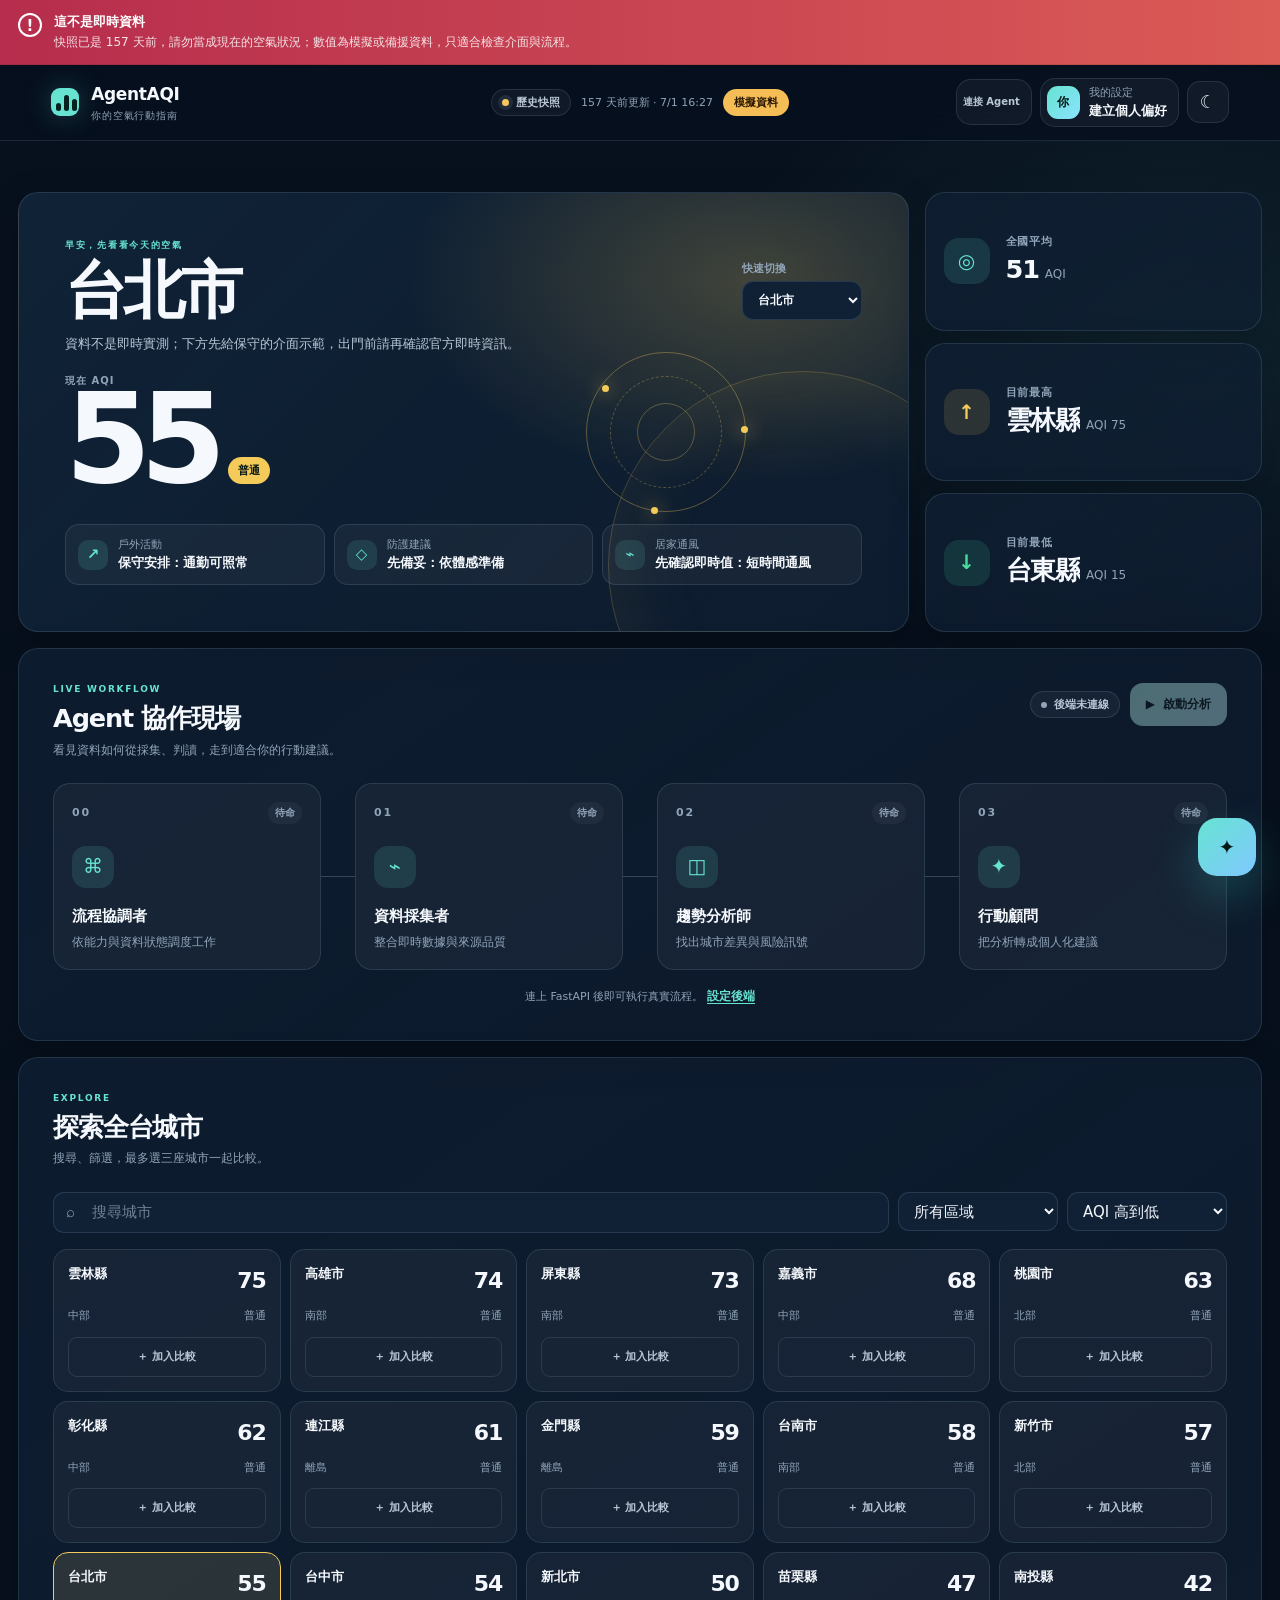
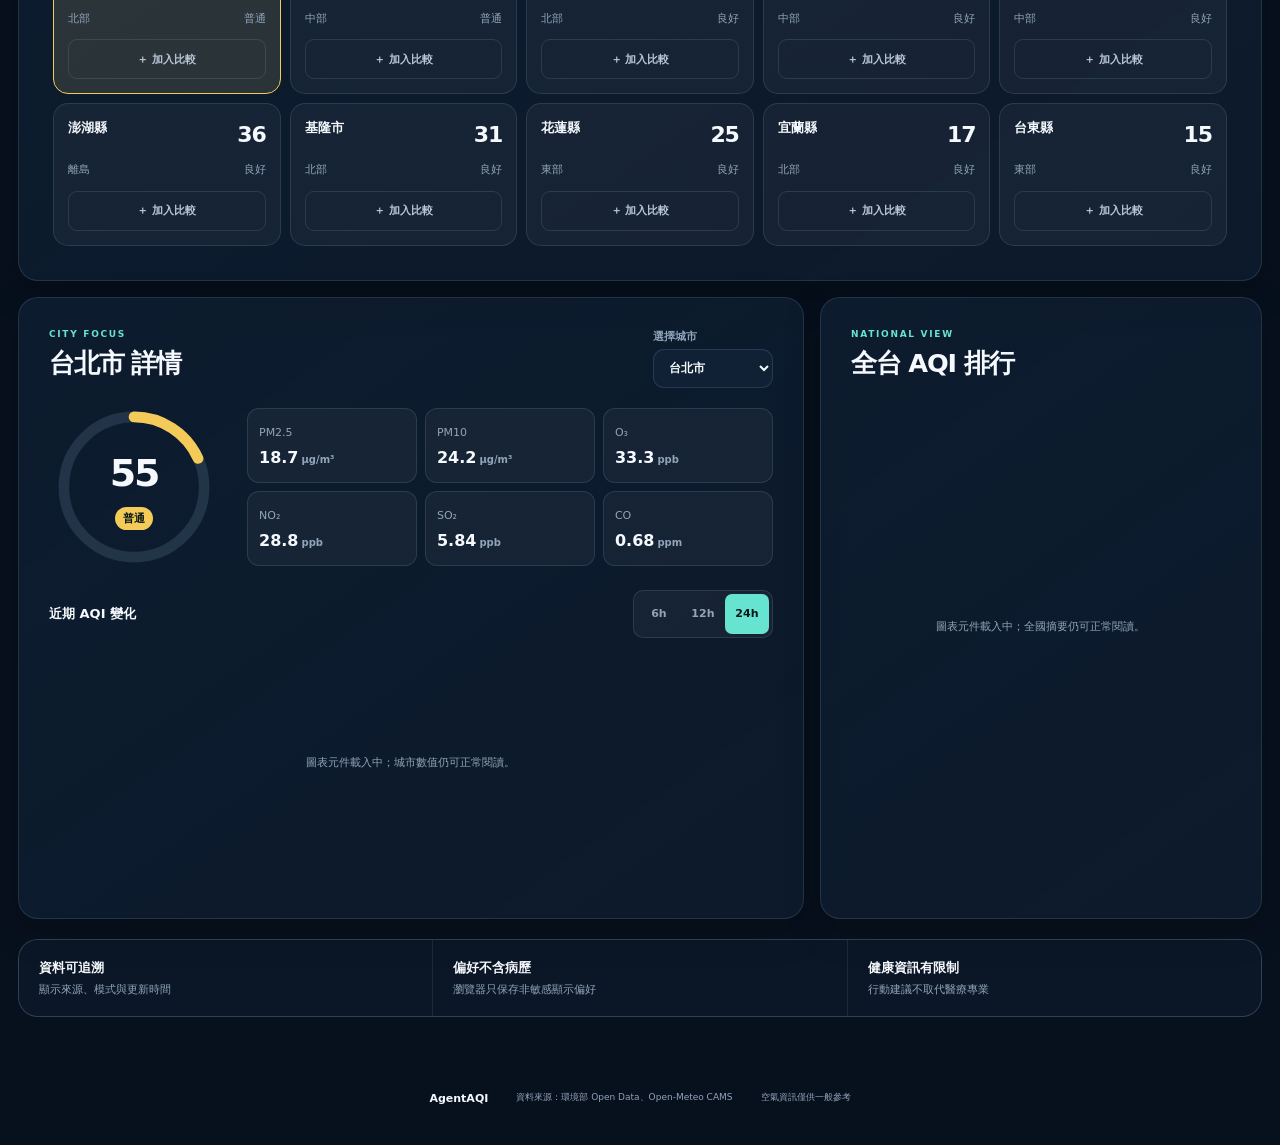
==== commit acfa0c2e: "Add Supabase and Discord Hermes integration" ====
--- a/docs/index.html
+++ b/docs/index.html
@@ -14,7 +14,7 @@
   </script>
   <script defer src="https://cdn.plot.ly/plotly-basic-2.35.2.min.js" charset="utf-8"
           onload="window.dispatchEvent(new Event('plotly-ready'))"></script>
-  <link rel="stylesheet" href="./styles.css?v=5" />
+  <link rel="stylesheet" href="./styles.css?v=6" />
 </head>
 <body>
   <a class="skip-link" href="#main-content">跳到主要內容</a>
@@ -38,6 +38,7 @@
       <span class="mode-badge" id="mode-badge" hidden></span>
     </div>
     <div class="topbar-actions">
+      <a class="ghost-button integration-link" href="./integrations.html">連接 Agent</a>
       <button class="ghost-button profile-button" id="settings-btn" type="button"
               aria-label="開啟個人設定" aria-controls="sidebar" aria-expanded="false">
         <span class="profile-avatar" id="profile-avatar" aria-hidden="true">你</span>
--- a/docs/styles.css
+++ b/docs/styles.css
@@ -116,6 +116,7 @@
 .freshness { color: var(--muted); font-size: 11px; white-space: nowrap; }
 .mode-badge { color: #291700; background: #f5bd56; border-color: transparent; }
 .topbar-actions { justify-self: end; display: flex; align-items: center; gap: 8px; }
+.integration-link { display: inline-grid; place-items: center; min-height: 40px; padding: 8px 13px; border: 1px solid var(--border); border-radius: 11px; color: var(--muted-strong); background: var(--surface-soft); font-size: 10px; font-weight: 850; text-decoration: none; }
 
 .icon-button, .ghost-button, .primary-button, .text-button { border: 0; transition: transform .16s ease, background .16s ease, border-color .16s ease, opacity .16s ease; }
 .icon-button { display: inline-grid; place-items: center; width: 42px; height: 42px; border: 1px solid var(--border); border-radius: 13px; background: var(--surface-soft); font-size: 18px; }
